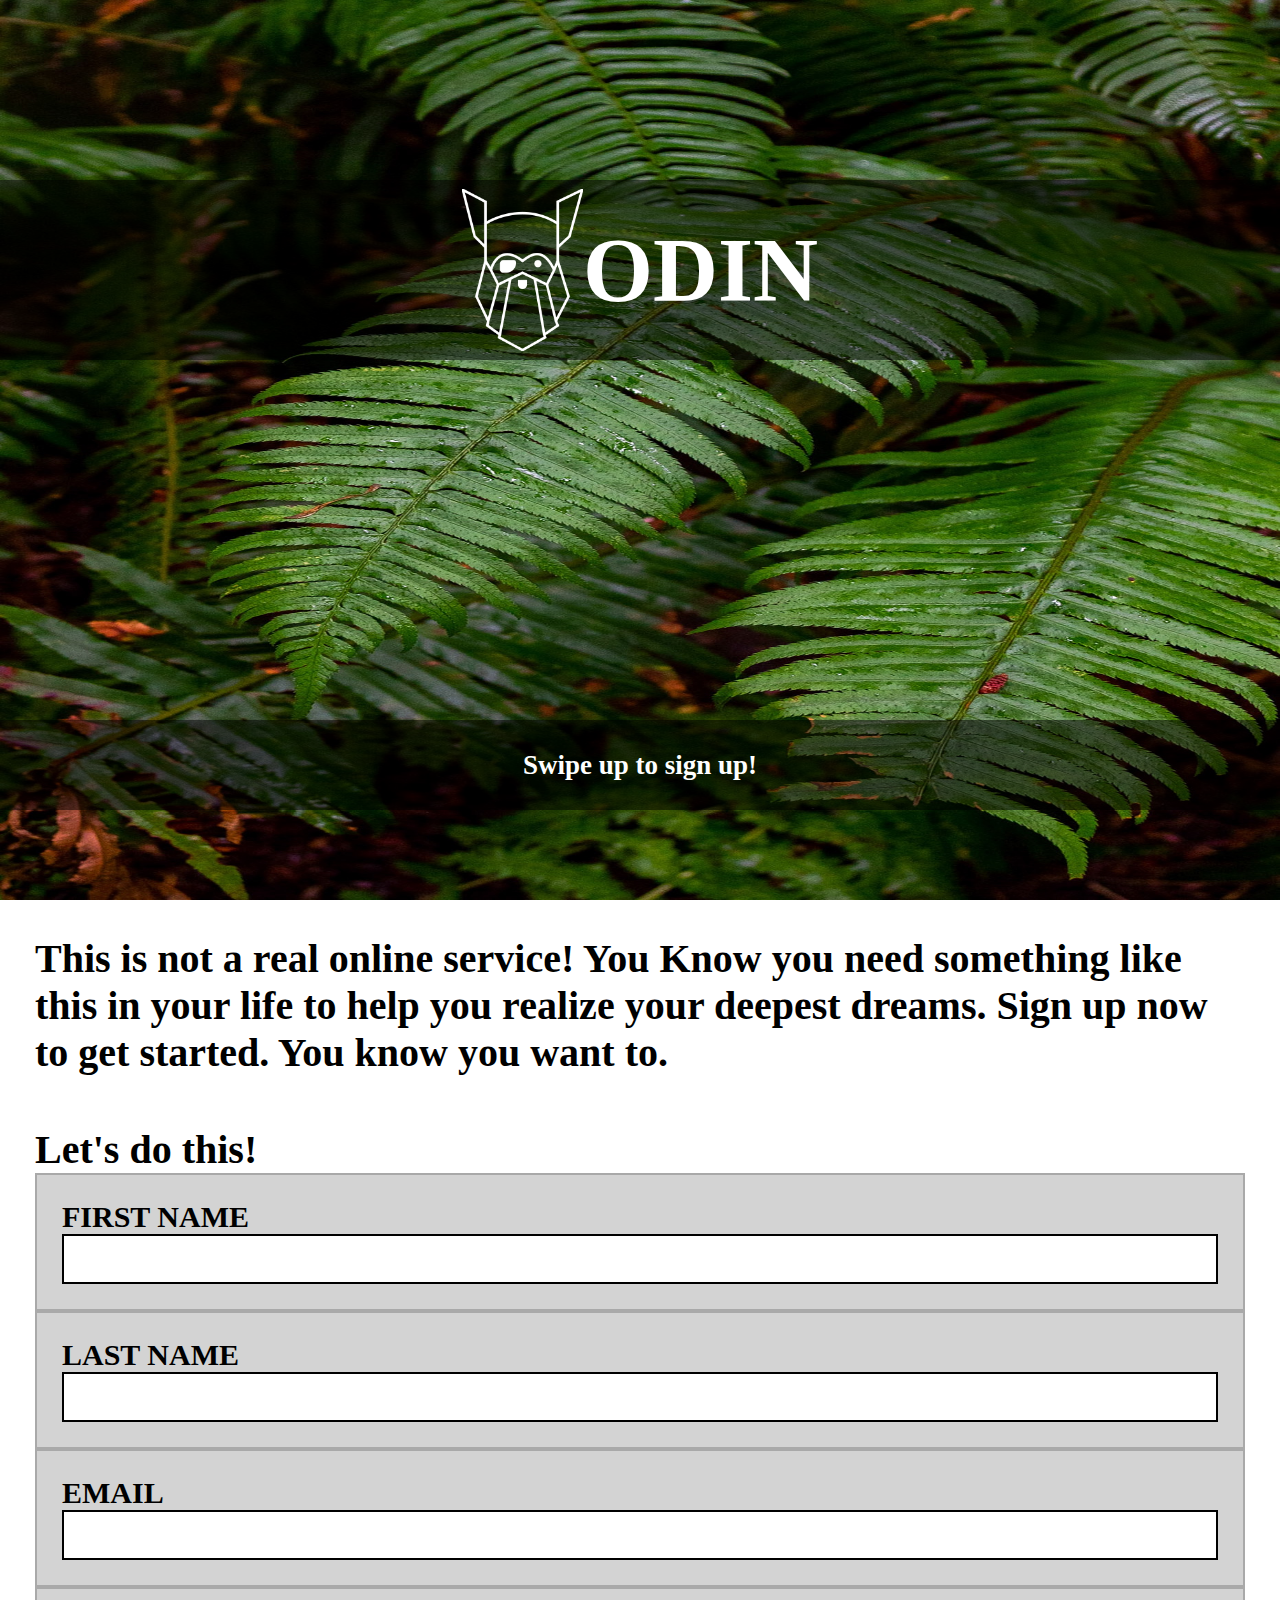
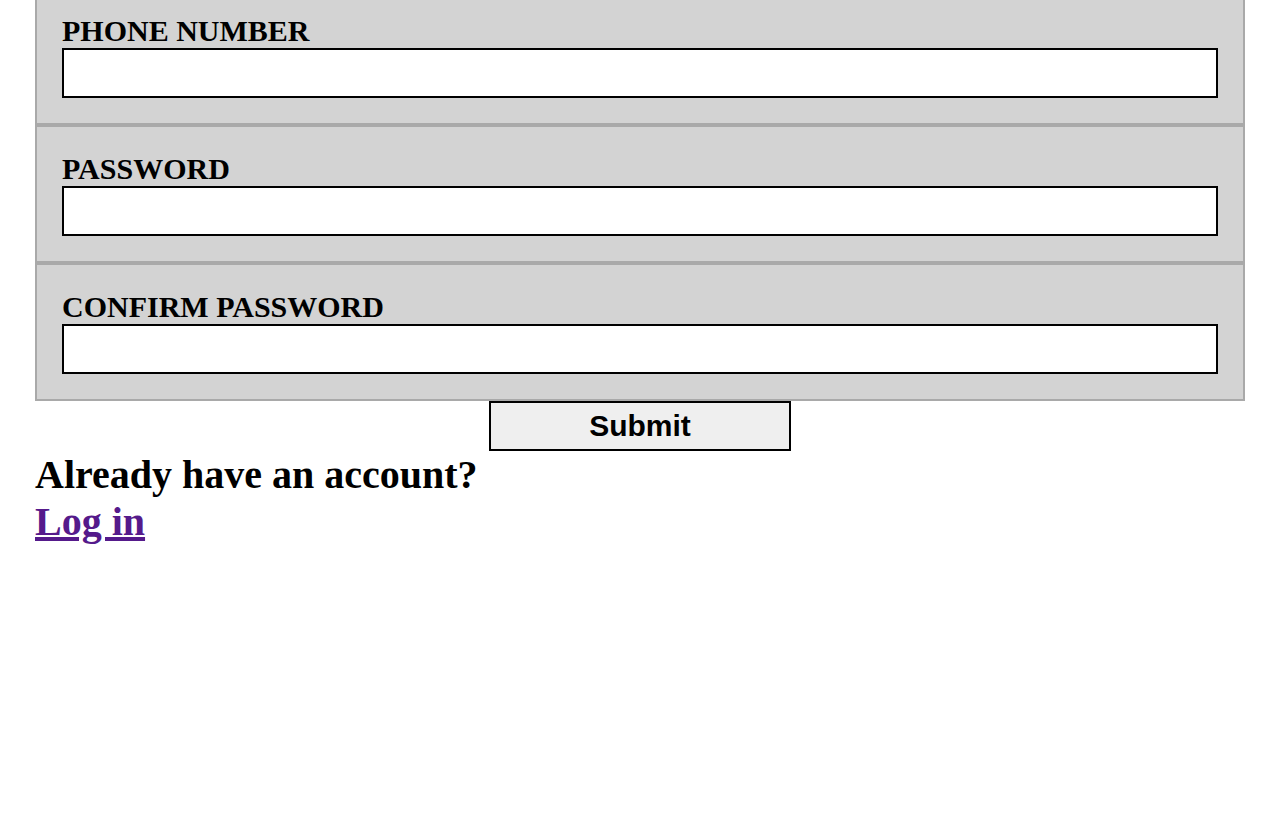
==== Sign-Up-Form/index.html @ d8ff1746 "Added style to form" ====
<!DOCTYPE html>
<html lang="en">
<head>
  <meta charset="UTF-8">
  <meta name="viewport" content="width=device-width, initial-scale=1.0">
  <title>Sign-Up Form</title>
  <link rel="stylesheet" href="styles.css">
</head>
<body>
  <div class="banner">
    <div class="grey-box">
      <div class="logo-container">
        <img class="logo" src="images/suf-logo.png" alt="The logo of the company">
        <h1 class="company-name">ODIN</h1>
      </div>
    </div>
    <div class="bottom-box">
      <h2 class="swipe-up">Swipe up to sign up!</h2>
    </div>
  </div>
  <div class="main-body">
    <h3 class="main-message">This is not a real online service! You Know you need something like this in your life to help you realize your deepest dreams. Sign up now to get started. You know you want to.</p>
    <form>
      <div class="inputs-container">
        <p>Let's do this!</p>
        <div class="input-box">
          <label for="first-name">FIRST NAME</label>
          <input type="text" id="first-name" name="first-name">
        </div>
        <div class="input-box">
          <label for="last-name">LAST NAME</label>
          <input type="text" id="last-name" name="last-name">
        </div>
        <div class="input-box">
          <label for="email">EMAIL</label>
          <input type="email" id="email" name="email">
        </div>
        <div class="input-box">
          <label for="phone-number">PHONE NUMBER</label>
          <input type="tel" id="phone-number" name="phone-number">
        </div>
        <div class="input-box"> 
          <label for="password">PASSWORD</label>
          <input type="password" id="password" name="password">
        </div>
        <div class="input-box">
          <label for="confirm-password">CONFIRM PASSWORD</label>
          <input type="password" id="confirm-password" name="confirm-password">
        </div>
      </div>
      <input type="submit">
    </form>
    <p>Already have an account?</p>
    <a href="">Log in</a>
  </div>
</body>
</html>
---- Sign-Up-Form/styles.css ----
* {
  margin: 0;
  padding: 0;
  box-sizing: border-box;
}

.banner {
  width: 100vw;
  height: 100vh;
  background-image: url(images/suf-background.jpg);
  background-size: 100% 100%;
  position: relative;
}

.grey-box, .bottom-box {
  width: 100vw;
  background-color: rgba(0, 0, 0, 0.5);
  position: absolute;
}

.grey-box {
  height: 20vh;
  top: 20%;
}

.bottom-box {
  height: 10vh;
  top: 80%;
  display: flex;
  align-items: center;
  justify-content: center;
}

.logo-container {
  height: 100%;
  display: flex;
  align-items: center;
  justify-content: center;
  padding: 1vh 25%;
}

.logo {
  height: 100%;
}

.company-name, .swipe-up {
  color: white;
}

.company-name {
  font-size: 10vh;
}

.swipe-up {
  font-size: 3vh;
}

.main-body {
  width: 100vw;
  padding: 35px;
  overflow: auto;
  display: flex;
  flex-direction: column;
  justify-content: center;
  align-items: center;
}

.main-message, .inputs-container, .first-name, .last-name, .email, .phone-number, .password, .confirm-password, .input-box {
  width: 100%;
}

.main-message {
  font-size: 40px;
  margin-bottom: 250px;
}

.inputs-container {
  display: flex;
  flex-direction: column;
}

form {
  display: flex;
  flex-direction: column;
  align-items: center;
  padding-top: 50px;
}

.input-box {
  display: flex;
  flex-direction: column;
  padding: 25px;
  border: 2px darkgrey solid;
  background-color: lightgray;
}

label {
  font-size: 30px;
}

input {
  height: 50px;
  width: 100%;
  border: 2px black solid;
}

input[type=submit] {
  font-size: 30px;
  font-weight: bold;
  width: 25%;
}
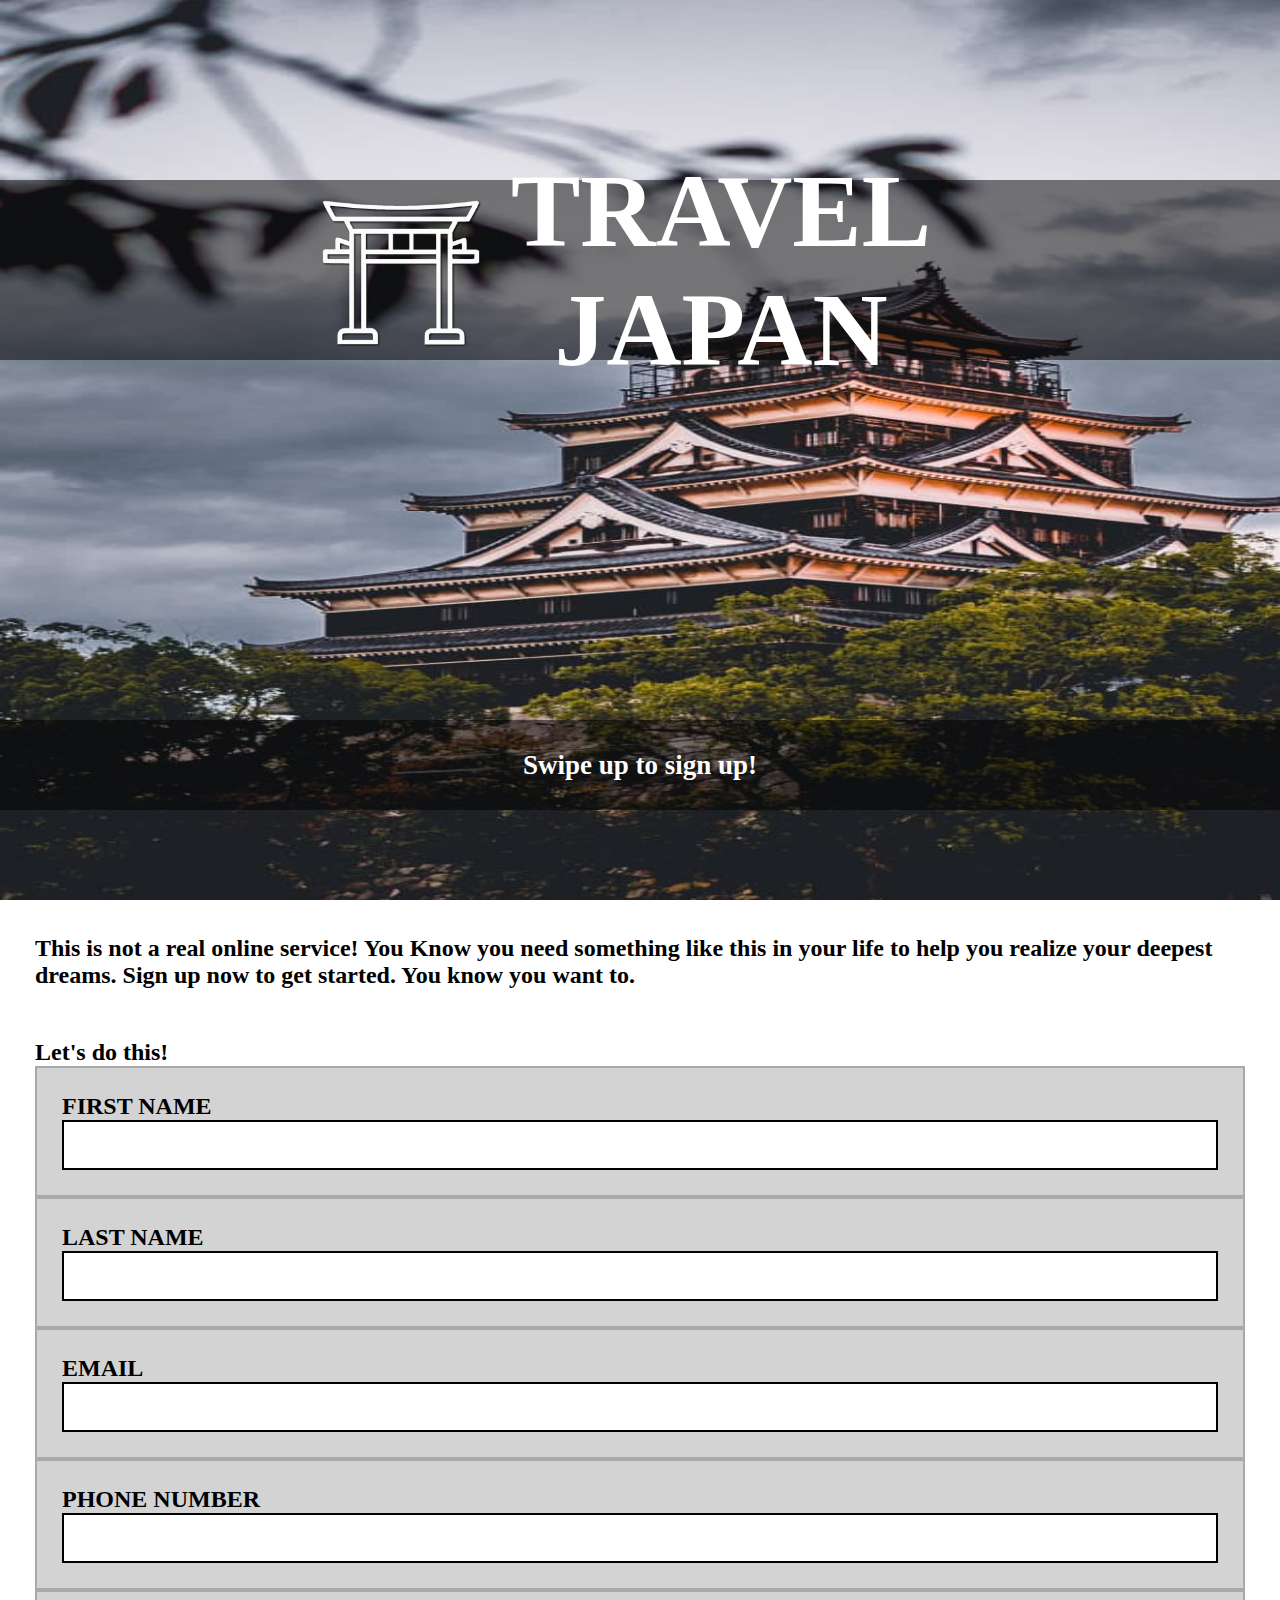
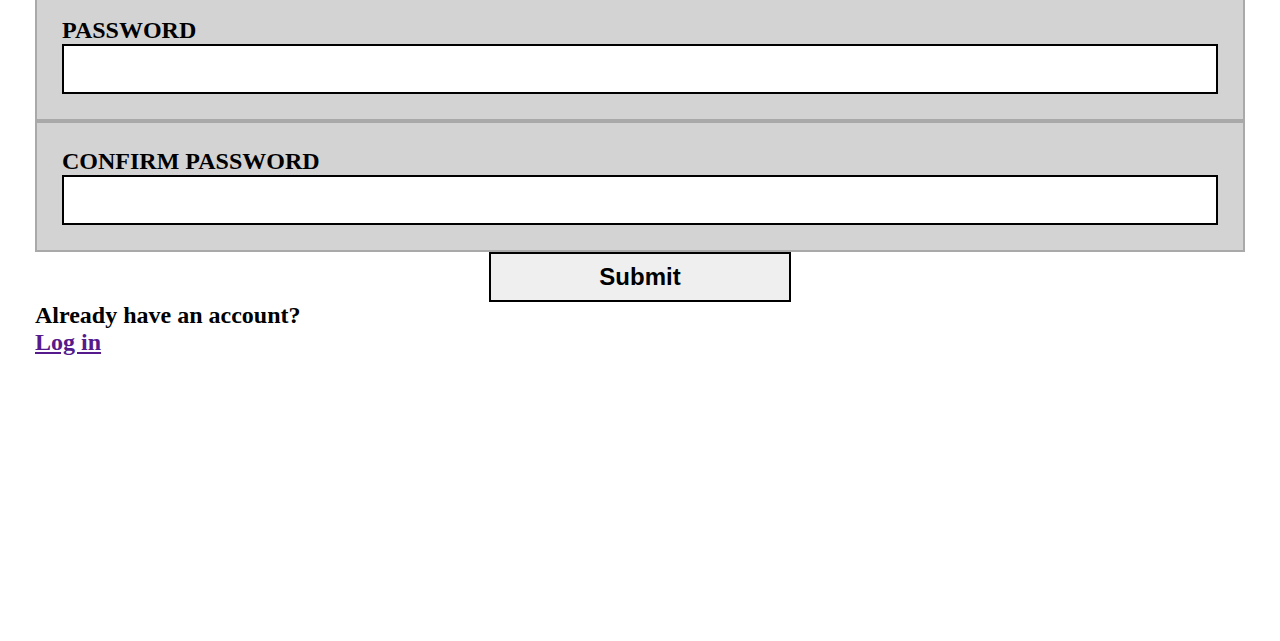
==== commit b2d76635: "Changed logo and name" ====
--- a/Sign-Up-Form/index.html
+++ b/Sign-Up-Form/index.html
@@ -10,8 +10,8 @@
   <div class="banner">
     <div class="grey-box">
       <div class="logo-container">
-        <img class="logo" src="images/suf-logo.png" alt="The logo of the company">
-        <h1 class="company-name">ODIN</h1>
+        <img class="logo" src="images/suf-logo.webp" alt="The logo of the company">
+        <h1 class="company-name">TRAVEL JAPAN</h1>
       </div>
     </div>
     <div class="bottom-box">
--- a/Sign-Up-Form/styles.css
+++ b/Sign-Up-Form/styles.css
@@ -14,13 +14,14 @@
 
 .grey-box, .bottom-box {
   width: 100vw;
+  position: absolute;
   background-color: rgba(0, 0, 0, 0.5);
-  position: absolute;
 }
 
 .grey-box {
   height: 20vh;
   top: 20%;
+
 }
 
 .bottom-box {
@@ -48,7 +49,9 @@
 }
 
 .company-name {
-  font-size: 10vh;
+  font-size: 6.5em;
+  text-align: center;
+  padding: 3%;
 }
 
 .swipe-up {
@@ -70,7 +73,7 @@
 }
 
 .main-message {
-  font-size: 40px;
+  font-size: 1.5em;
   margin-bottom: 250px;
 }
 
@@ -95,7 +98,7 @@
 }
 
 label {
-  font-size: 30px;
+  font-size: 1em;
 }
 
 input {
@@ -105,7 +108,7 @@
 }
 
 input[type=submit] {
-  font-size: 30px;
+  font-size: 1em;
   font-weight: bold;
   width: 25%;
 }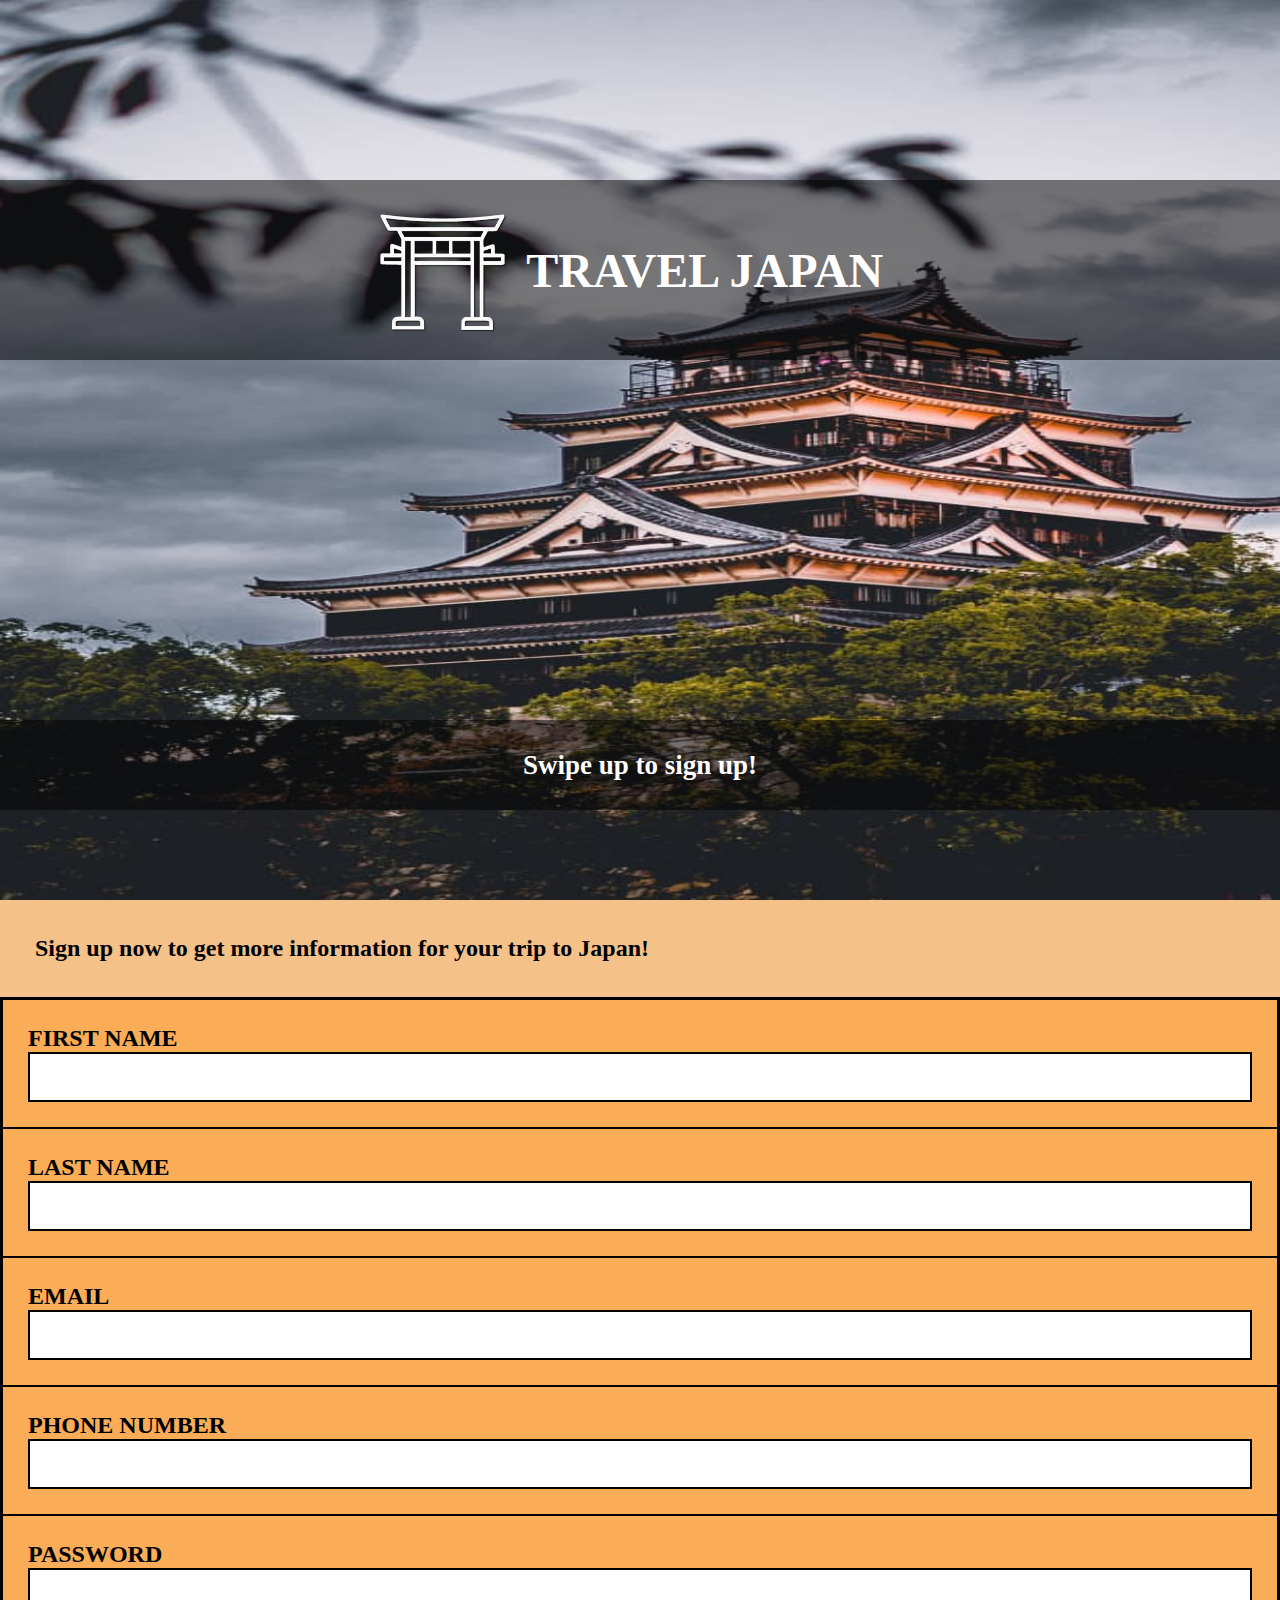
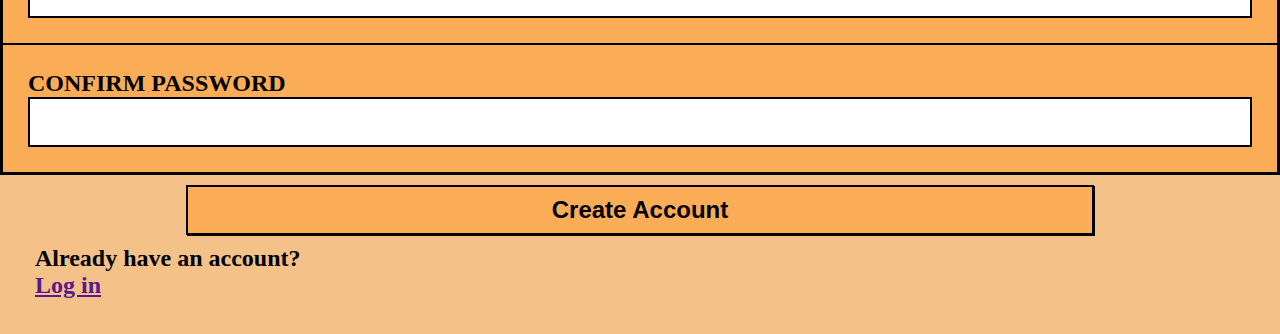
==== commit 9d26490c: "Styled form and submit button" ====
--- a/Sign-Up-Form/index.html
+++ b/Sign-Up-Form/index.html
@@ -19,10 +19,9 @@
     </div>
   </div>
   <div class="main-body">
-    <h3 class="main-message">This is not a real online service! You Know you need something like this in your life to help you realize your deepest dreams. Sign up now to get started. You know you want to.</p>
+    <h3 class="main-message">Sign up now to get more information for your trip to Japan!</p>
     <form>
       <div class="inputs-container">
-        <p>Let's do this!</p>
         <div class="input-box">
           <label for="first-name">FIRST NAME</label>
           <input type="text" id="first-name" name="first-name">
@@ -48,7 +47,7 @@
           <input type="password" id="confirm-password" name="confirm-password">
         </div>
       </div>
-      <input type="submit">
+      <input type="submit" value="Create Account">
     </form>
     <p>Already have an account?</p>
     <a href="">Log in</a>
--- a/Sign-Up-Form/styles.css
+++ b/Sign-Up-Form/styles.css
@@ -41,7 +41,7 @@
 }
 
 .logo {
-  height: 100%;
+  height: 80%;
 }
 
 .company-name, .swipe-up {
@@ -49,7 +49,7 @@
 }
 
 .company-name {
-  font-size: 6.5em;
+  font-size: 3rem;
   text-align: center;
   padding: 3%;
 }
@@ -66,6 +66,7 @@
   flex-direction: column;
   justify-content: center;
   align-items: center;
+  background-color: #F4C289;
 }
 
 .main-message, .inputs-container, .first-name, .last-name, .email, .phone-number, .password, .confirm-password, .input-box {
@@ -74,27 +75,36 @@
 
 .main-message {
   font-size: 1.5em;
-  margin-bottom: 250px;
 }
 
 .inputs-container {
   display: flex;
   flex-direction: column;
+  width: 100vw;
+  align-items: center;
+  justify-content: center;
+  background-color: #FAAD56;
+  border: 2px black solid;
+}
+
+.form-start {
+  text-align: center;
+  font-weight: bold;
+  font-size: 2rem;
 }
 
 form {
   display: flex;
   flex-direction: column;
   align-items: center;
-  padding-top: 50px;
+  padding-top: 35px;
 }
 
 .input-box {
   display: flex;
   flex-direction: column;
   padding: 25px;
-  border: 2px darkgrey solid;
-  background-color: lightgray;
+  border: 1px black solid;
 }
 
 label {
@@ -105,10 +115,15 @@
   height: 50px;
   width: 100%;
   border: 2px black solid;
+  font-size: 1.5rem;
+  font-weight: 200;
 }
 
 input[type=submit] {
   font-size: 1em;
   font-weight: bold;
-  width: 25%;
+  width: 75%;
+  margin: 10px;
+  background-color: #FAAD56;
+  box-shadow: 1px 1px black;
 }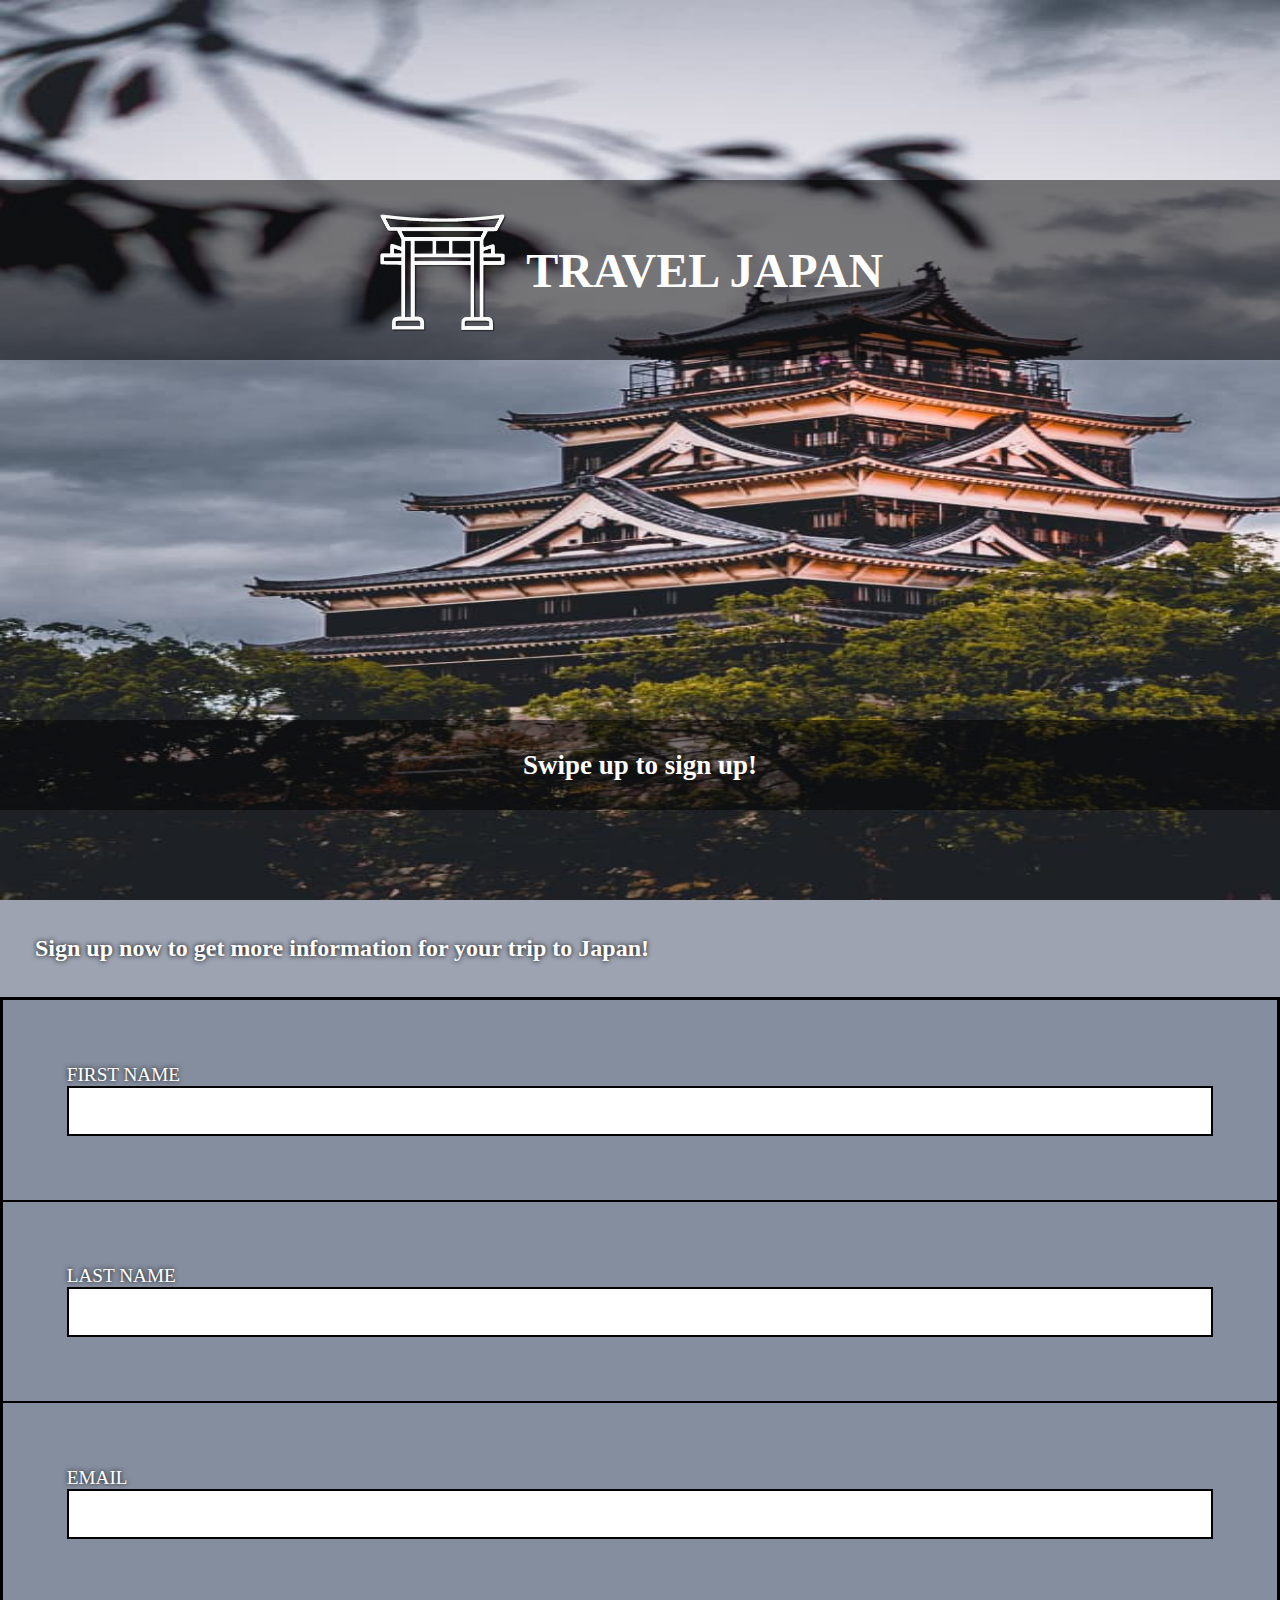
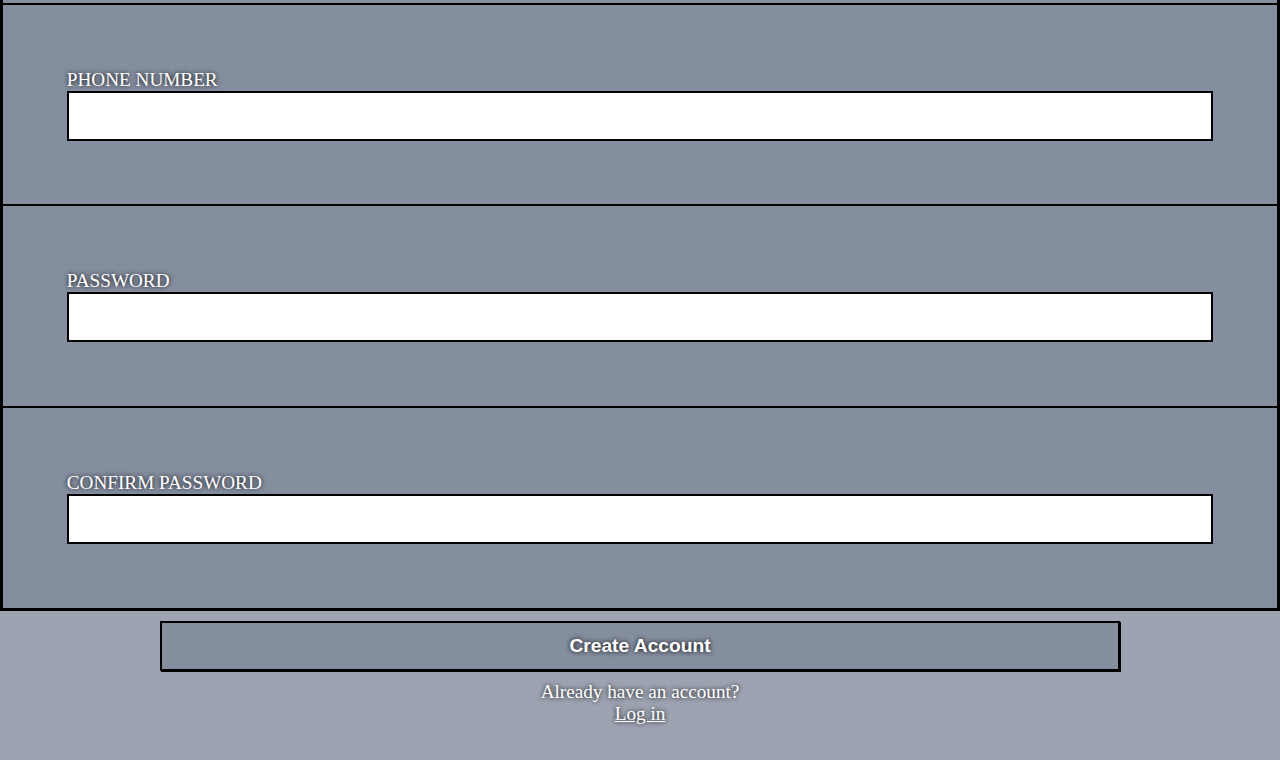
==== commit 639b2f2f: "Styled bottom of page" ====
--- a/Sign-Up-Form/index.html
+++ b/Sign-Up-Form/index.html
@@ -19,7 +19,7 @@
     </div>
   </div>
   <div class="main-body">
-    <h3 class="main-message">Sign up now to get more information for your trip to Japan!</p>
+    <h3 class="main-message">Sign up now to get more information for your trip to Japan!</h3>
     <form>
       <div class="inputs-container">
         <div class="input-box">
@@ -49,8 +49,10 @@
       </div>
       <input type="submit" value="Create Account">
     </form>
-    <p>Already have an account?</p>
-    <a href="">Log in</a>
+    <div class="already-message">
+      <p>Already have an account?</p>
+      <a href="">Log in</a>
+    </div>
   </div>
 </body>
 </html>--- a/Sign-Up-Form/styles.css
+++ b/Sign-Up-Form/styles.css
@@ -66,7 +66,7 @@
   flex-direction: column;
   justify-content: center;
   align-items: center;
-  background-color: #F4C289;
+  background-color: #9da3b1;
 }
 
 .main-message, .inputs-container, .first-name, .last-name, .email, .phone-number, .password, .confirm-password, .input-box {
@@ -75,6 +75,8 @@
 
 .main-message {
   font-size: 1.5em;
+  color: white;
+  text-shadow: 0 0 5px black;
 }
 
 .inputs-container {
@@ -83,7 +85,7 @@
   width: 100vw;
   align-items: center;
   justify-content: center;
-  background-color: #FAAD56;
+  background-color: #858e9f;
   border: 2px black solid;
 }
 
@@ -103,12 +105,14 @@
 .input-box {
   display: flex;
   flex-direction: column;
-  padding: 25px;
+  padding: 5%;
   border: 1px black solid;
 }
 
 label {
-  font-size: 1em;
+  font-size: 1.2rem;
+  color: white;
+  text-shadow: 0 0 5px black;
 }
 
 input {
@@ -120,10 +124,25 @@
 }
 
 input[type=submit] {
-  font-size: 1em;
+  font-size: 1.2rem;
   font-weight: bold;
   width: 75%;
   margin: 10px;
-  background-color: #FAAD56;
+  background-color: #858e9f;
   box-shadow: 1px 1px black;
+  color: white;
+  text-shadow: 0 0 5px black;
+}
+
+.already-message {
+  font-size: 1.2rem; 
+  color: white;
+  text-shadow: 0 0 5px black;
+  display: flex;
+  flex-direction: column;
+  align-items: center;
+}
+
+a {
+  color: white;
 }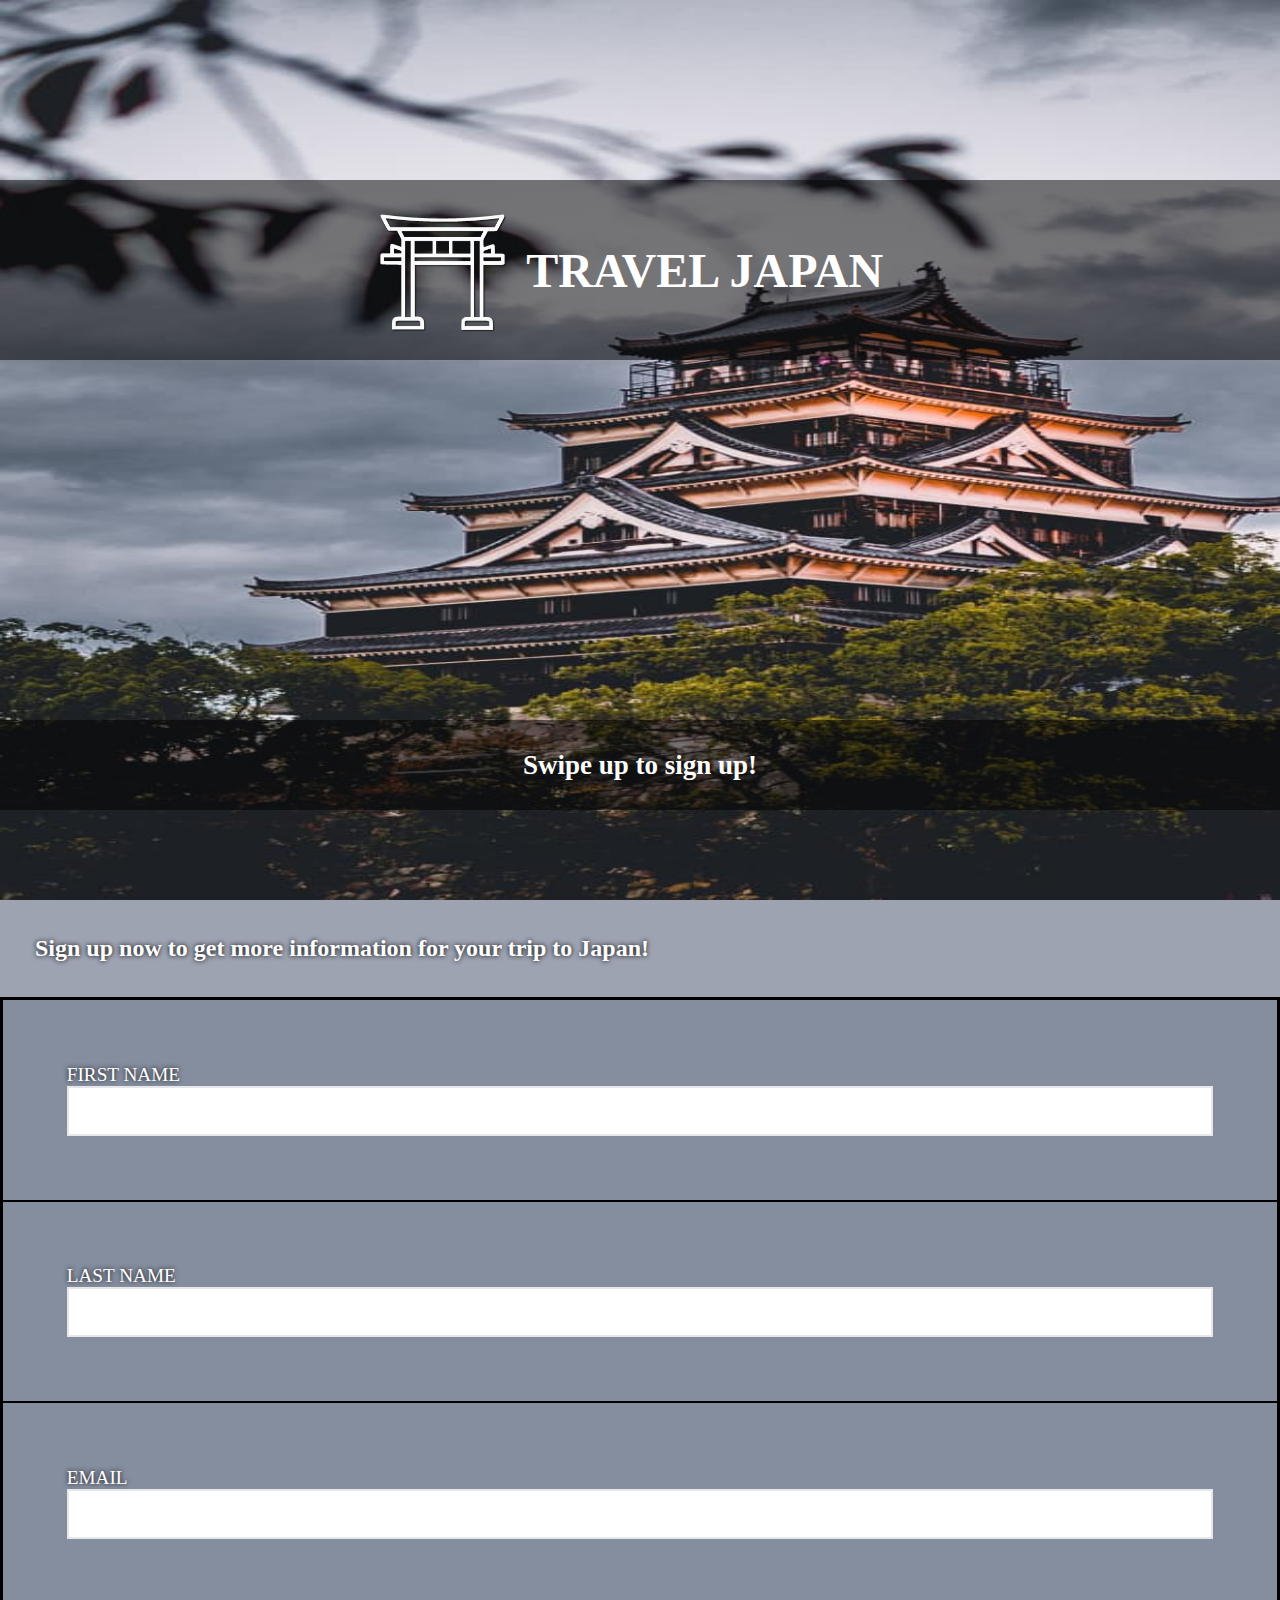
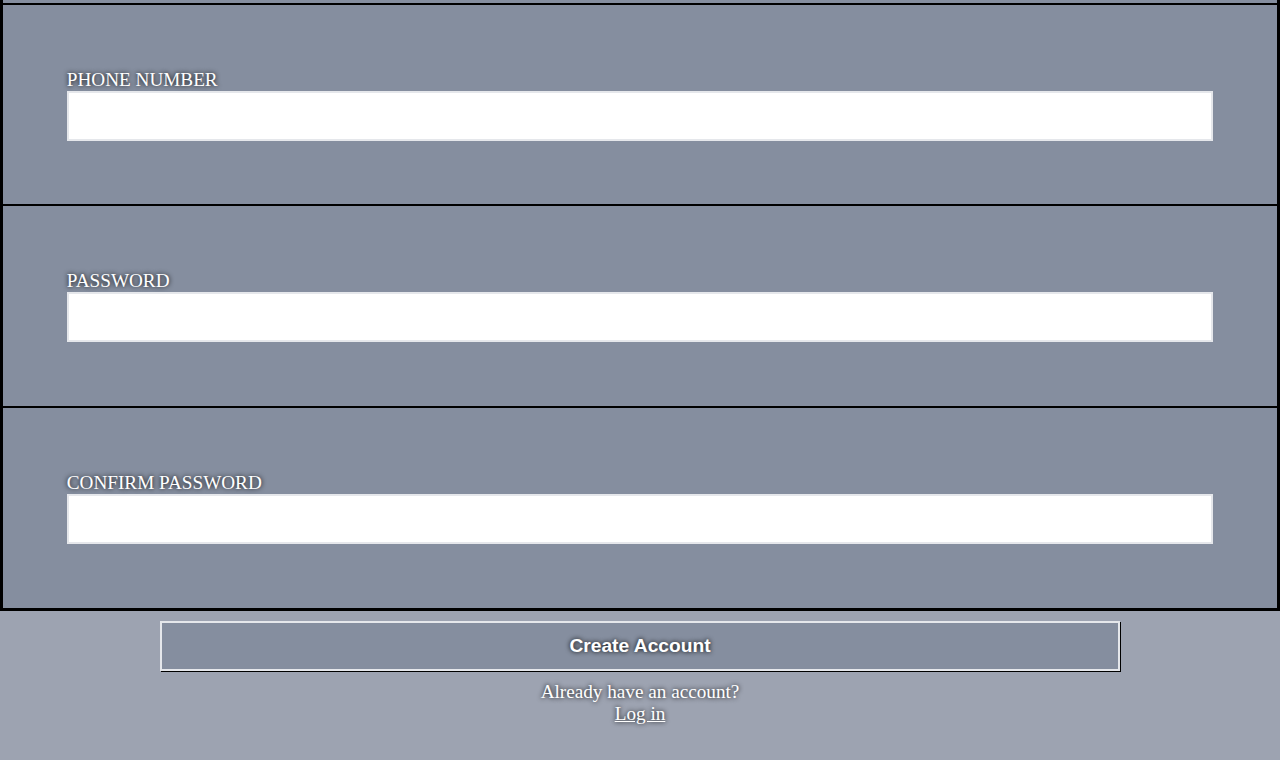
==== commit b94a49ad: "Changes to the form" ====
--- a/Sign-Up-Form/index.html
+++ b/Sign-Up-Form/index.html
@@ -5,6 +5,24 @@
   <meta name="viewport" content="width=device-width, initial-scale=1.0">
   <title>Sign-Up Form</title>
   <link rel="stylesheet" href="styles.css">
+  <script>
+    function checkPassword(form) {
+      password1 = form.password.value;
+      password2 = form.confirm-password.value;
+
+      if (password1 != password2) {
+        document.getElementById("password").classList.add("error");
+        document.getElementById("confirm-password").classList.add("error");
+        alert("Passwords don't match!")
+        return false;
+      }
+      else {
+        document.getElementById("password").classList.remove("error");
+        document.getElementById("confirm-password").classList.remove("error");
+        return true;
+      }
+    }
+  </script>
 </head>
 <body>
   <div class="banner">
@@ -20,7 +38,7 @@
   </div>
   <div class="main-body">
     <h3 class="main-message">Sign up now to get more information for your trip to Japan!</h3>
-    <form>
+    <form onSubmit="return checkPassword(this)">
       <div class="inputs-container">
         <div class="input-box">
           <label for="first-name">FIRST NAME</label>
@@ -40,11 +58,11 @@
         </div>
         <div class="input-box"> 
           <label for="password">PASSWORD</label>
-          <input type="password" id="password" name="password">
+          <input type="password" id="password" name="password" required>
         </div>
         <div class="input-box">
           <label for="confirm-password">CONFIRM PASSWORD</label>
-          <input type="password" id="confirm-password" name="confirm-password">
+          <input type="password" id="confirm-password" name="confirm-password" required>
         </div>
       </div>
       <input type="submit" value="Create Account">
--- a/Sign-Up-Form/styles.css
+++ b/Sign-Up-Form/styles.css
@@ -118,9 +118,14 @@
 input {
   height: 50px;
   width: 100%;
-  border: 2px black solid;
+  border: 2px #E5E7EB solid;
   font-size: 1.5rem;
   font-weight: 200;
+}
+
+input:focus {
+  border: 2px blue solid;
+  box-shadow: 2px 2px black;
 }
 
 input[type=submit] {
@@ -134,6 +139,10 @@
   text-shadow: 0 0 5px black;
 }
 
+input[type=submit]:focus {
+  border: none;
+}
+
 .already-message {
   font-size: 1.2rem; 
   color: white;
@@ -145,4 +154,8 @@
 
 a {
   color: white;
+}
+
+.error {
+  border: 2px red solid;
 }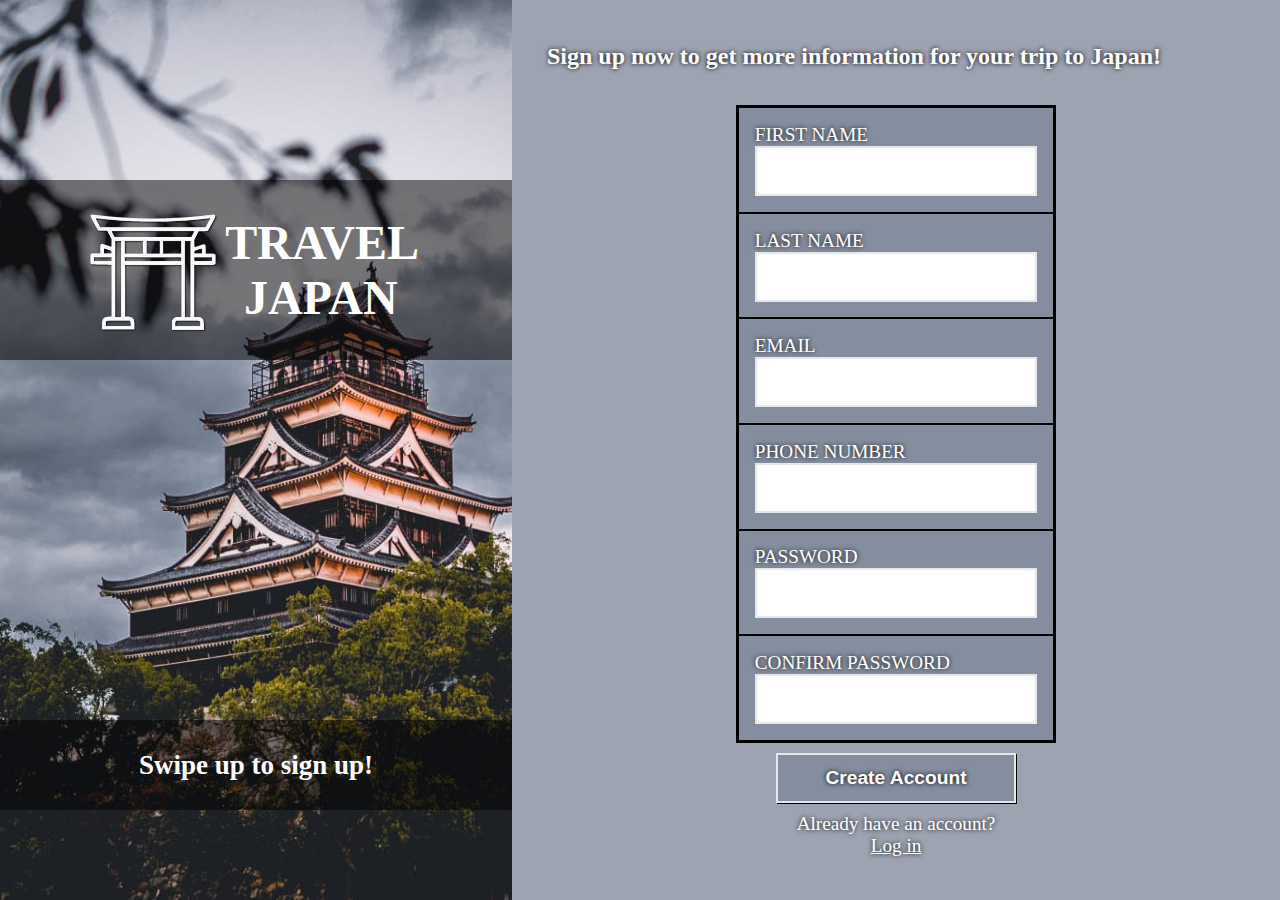
==== commit 2bf1a517: "Started design for desktop" ====
--- a/Sign-Up-Form/index.html
+++ b/Sign-Up-Form/index.html
@@ -7,13 +7,14 @@
   <link rel="stylesheet" href="styles.css">
   <script>
     function checkPassword(form) {
-      password1 = form.password.value;
-      password2 = form.confirm-password.value;
+      password1 = form.pwd1.value;
+      password2 = form.pwd2.value;
 
       if (password1 != password2) {
         document.getElementById("password").classList.add("error");
         document.getElementById("confirm-password").classList.add("error");
-        alert("Passwords don't match!")
+        document.getElementById("message").style.color= "red";
+        document.getElementById("message").innerHTML= "Passwords don't match";
         return false;
       }
       else {
@@ -42,27 +43,28 @@
       <div class="inputs-container">
         <div class="input-box">
           <label for="first-name">FIRST NAME</label>
-          <input type="text" id="first-name" name="first-name">
+          <input type="text" id="first-name" name="first-name" required>
         </div>
         <div class="input-box">
           <label for="last-name">LAST NAME</label>
-          <input type="text" id="last-name" name="last-name">
+          <input type="text" id="last-name" name="last-name" required>
         </div>
         <div class="input-box">
           <label for="email">EMAIL</label>
-          <input type="email" id="email" name="email">
+          <input type="email" id="email" name="email" required>
         </div>
         <div class="input-box">
           <label for="phone-number">PHONE NUMBER</label>
-          <input type="tel" id="phone-number" name="phone-number">
+          <input type="tel" id="phone-number" name="phone-number" required>
         </div>
         <div class="input-box"> 
           <label for="password">PASSWORD</label>
-          <input type="password" id="password" name="password" required>
+          <input type="password" id="password" name="pwd1" required>
         </div>
         <div class="input-box">
           <label for="confirm-password">CONFIRM PASSWORD</label>
-          <input type="password" id="confirm-password" name="confirm-password" required>
+          <input type="password" id="confirm-password" name="pwd2" required>
+          <p class="error-message" id="message"></p>
         </div>
       </div>
       <input type="submit" value="Create Account">
--- a/Sign-Up-Form/styles.css
+++ b/Sign-Up-Form/styles.css
@@ -13,7 +13,7 @@
 }
 
 .grey-box, .bottom-box {
-  width: 100vw;
+  width: 100%;
   position: absolute;
   background-color: rgba(0, 0, 0, 0.5);
 }
@@ -156,6 +156,22 @@
   color: white;
 }
 
-.error {
-  border: 2px red solid;
+@media screen and (min-width: 600px) {
+  .banner {
+    width: 40%;
+  }
+
+  body { 
+    display: flex;
+    flex-direction: row;
+  }
+
+  .main-body {
+    width: 60%;
+  }
+
+  .inputs-container {
+    width: 100%;
+  }
+
 }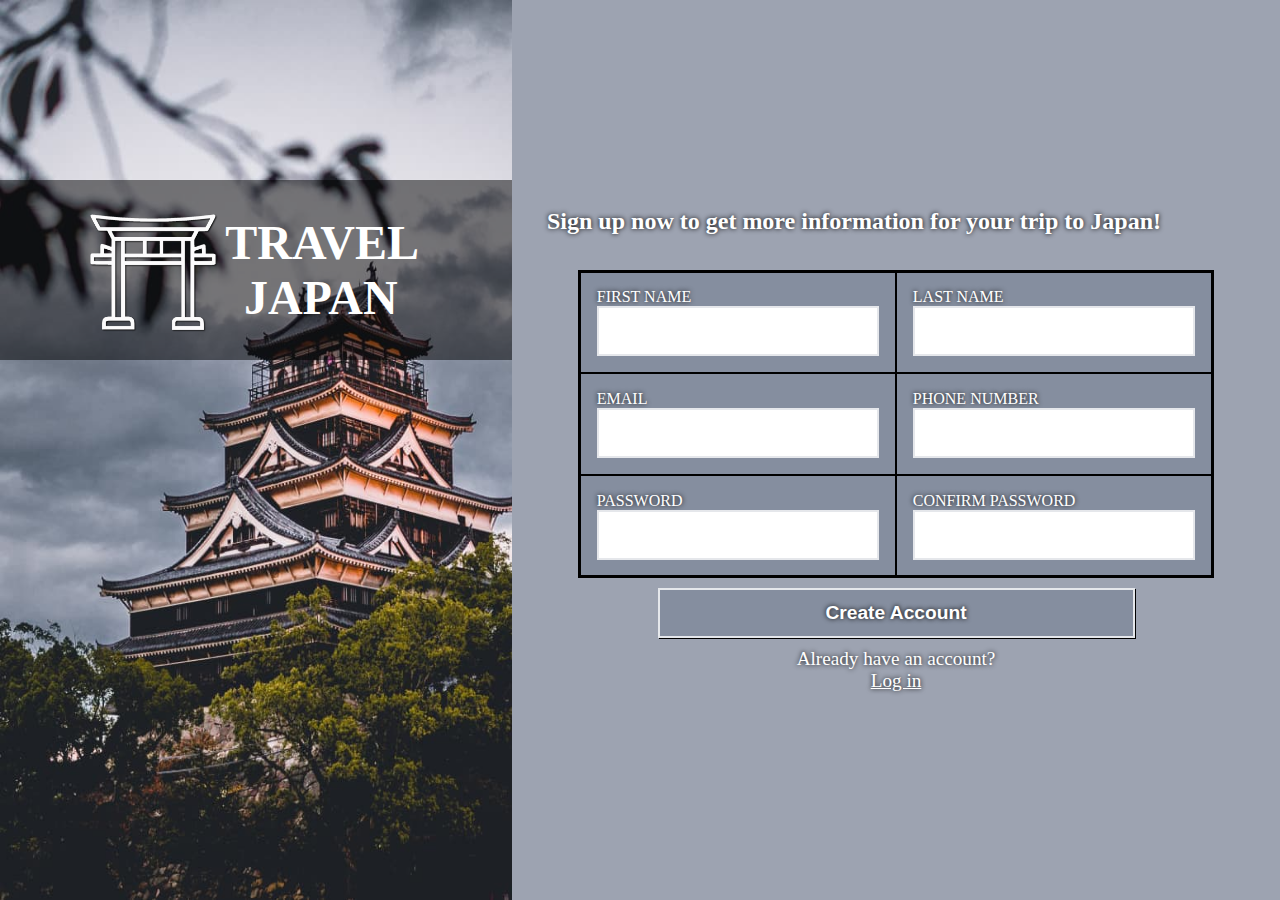
==== commit df639900: "Changed form from one colum to two colums in desktop view" ====
--- a/Sign-Up-Form/index.html
+++ b/Sign-Up-Form/index.html
@@ -15,6 +15,7 @@
         document.getElementById("confirm-password").classList.add("error");
         document.getElementById("message").style.color= "red";
         document.getElementById("message").innerHTML= "Passwords don't match";
+        document.getElementById("empty").innerHTML= ".";
         return false;
       }
       else {
@@ -41,7 +42,7 @@
     <h3 class="main-message">Sign up now to get more information for your trip to Japan!</h3>
     <form onSubmit="return checkPassword(this)">
       <div class="inputs-container">
-        <div class="input-box">
+        <div class="input-box left">
           <label for="first-name">FIRST NAME</label>
           <input type="text" id="first-name" name="first-name" required>
         </div>
@@ -57,9 +58,10 @@
           <label for="phone-number">PHONE NUMBER</label>
           <input type="tel" id="phone-number" name="phone-number" required>
         </div>
-        <div class="input-box"> 
+        <div class="input-box pass"> 
           <label for="password">PASSWORD</label>
           <input type="password" id="password" name="pwd1" required>
+          <p class="empty" id="empty"></p>
         </div>
         <div class="input-box">
           <label for="confirm-password">CONFIRM PASSWORD</label>
--- a/Sign-Up-Form/styles.css
+++ b/Sign-Up-Form/styles.css
@@ -172,6 +172,15 @@
 
   .inputs-container {
     width: 100%;
+    display: grid;
+    grid-template-columns: auto auto;
   }
 
+  .swipe-up, .bottom-box, .empty {
+    visibility: hidden;
+  }
+
+  label {
+    font-size: 1rem;
+  }
 }